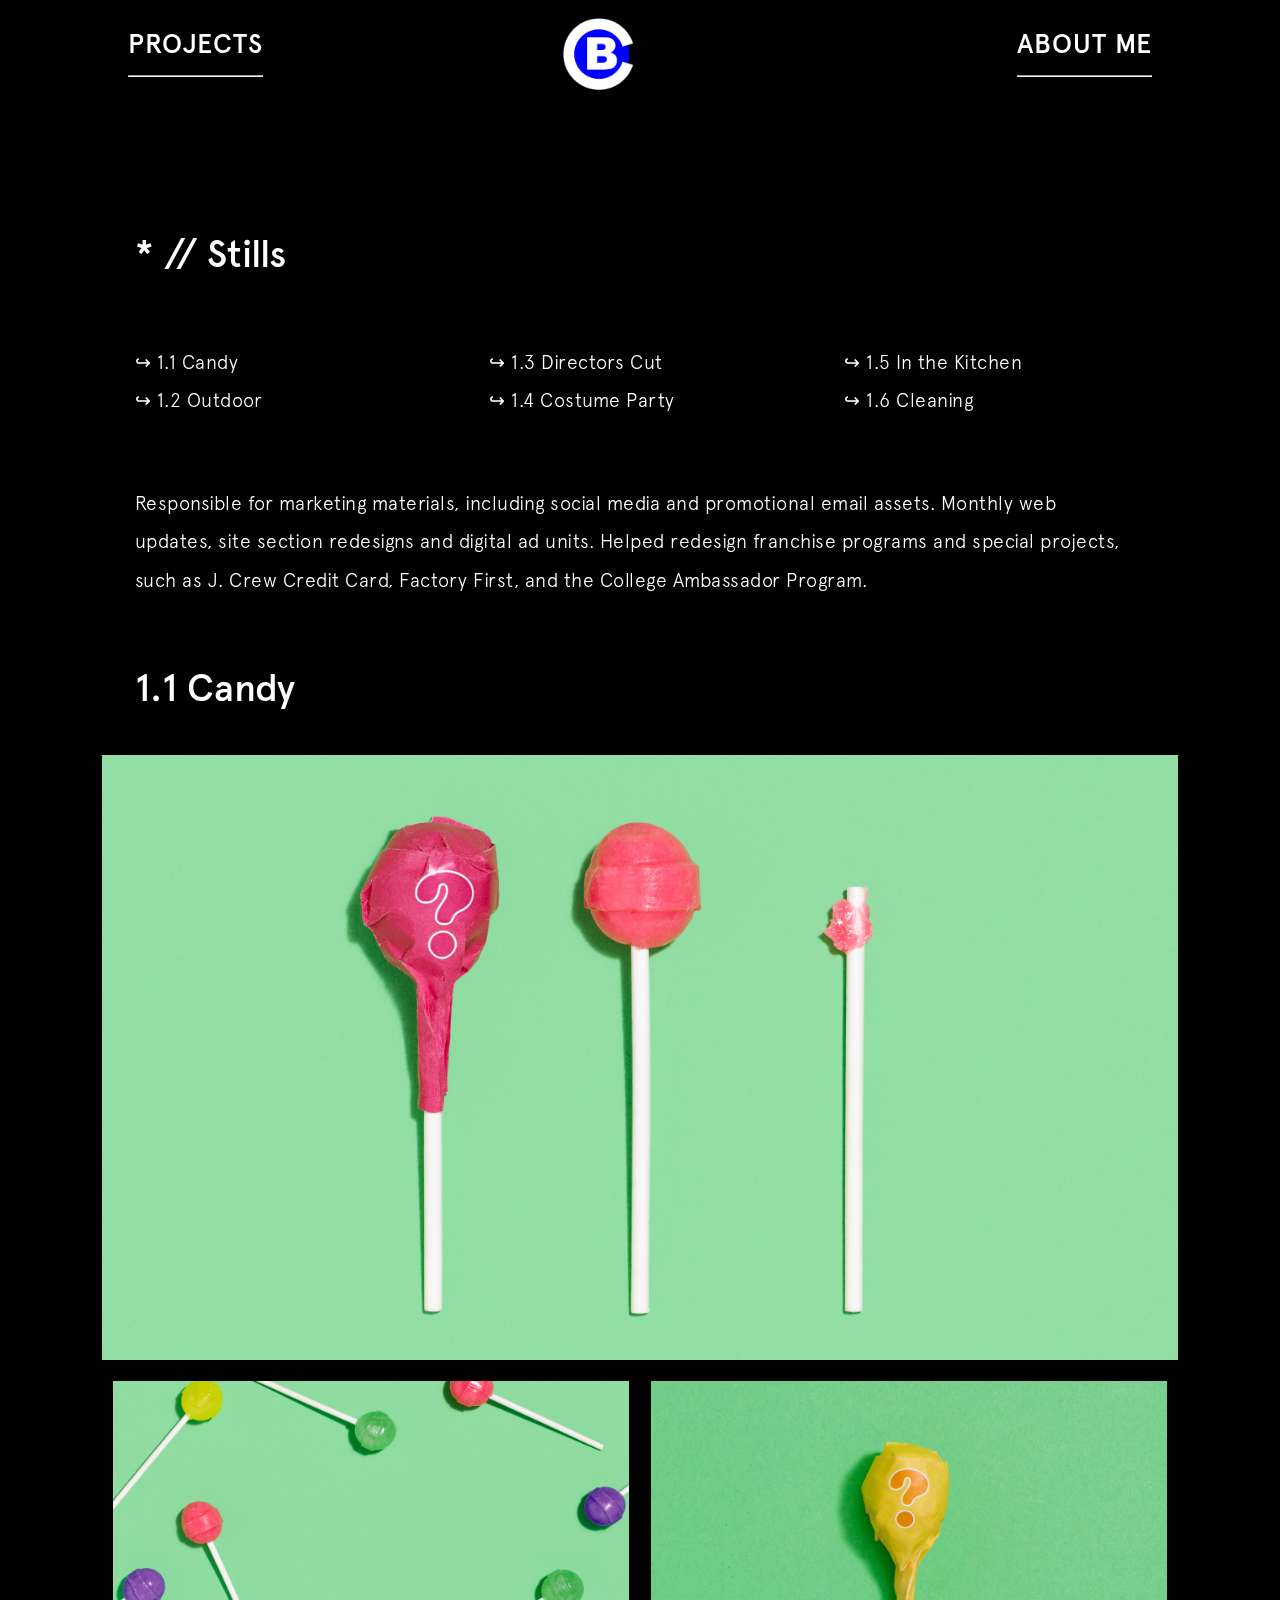
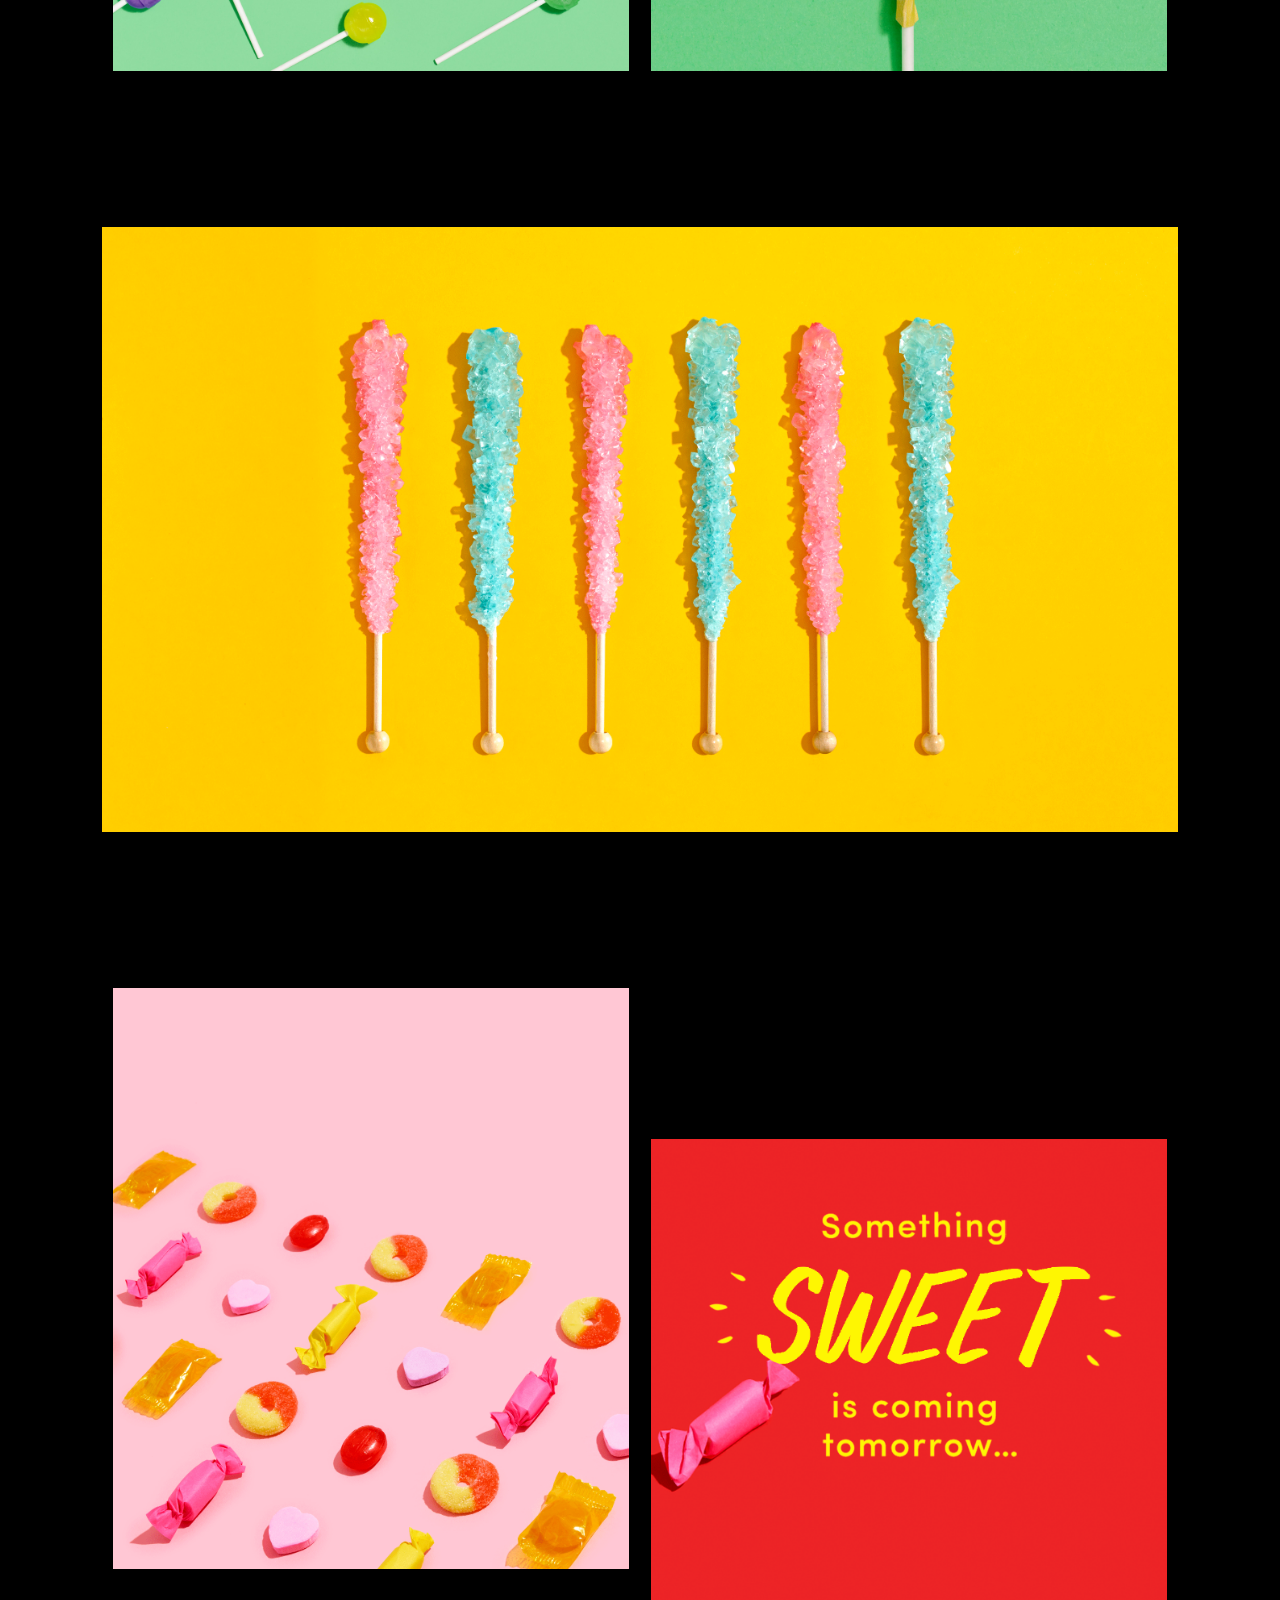
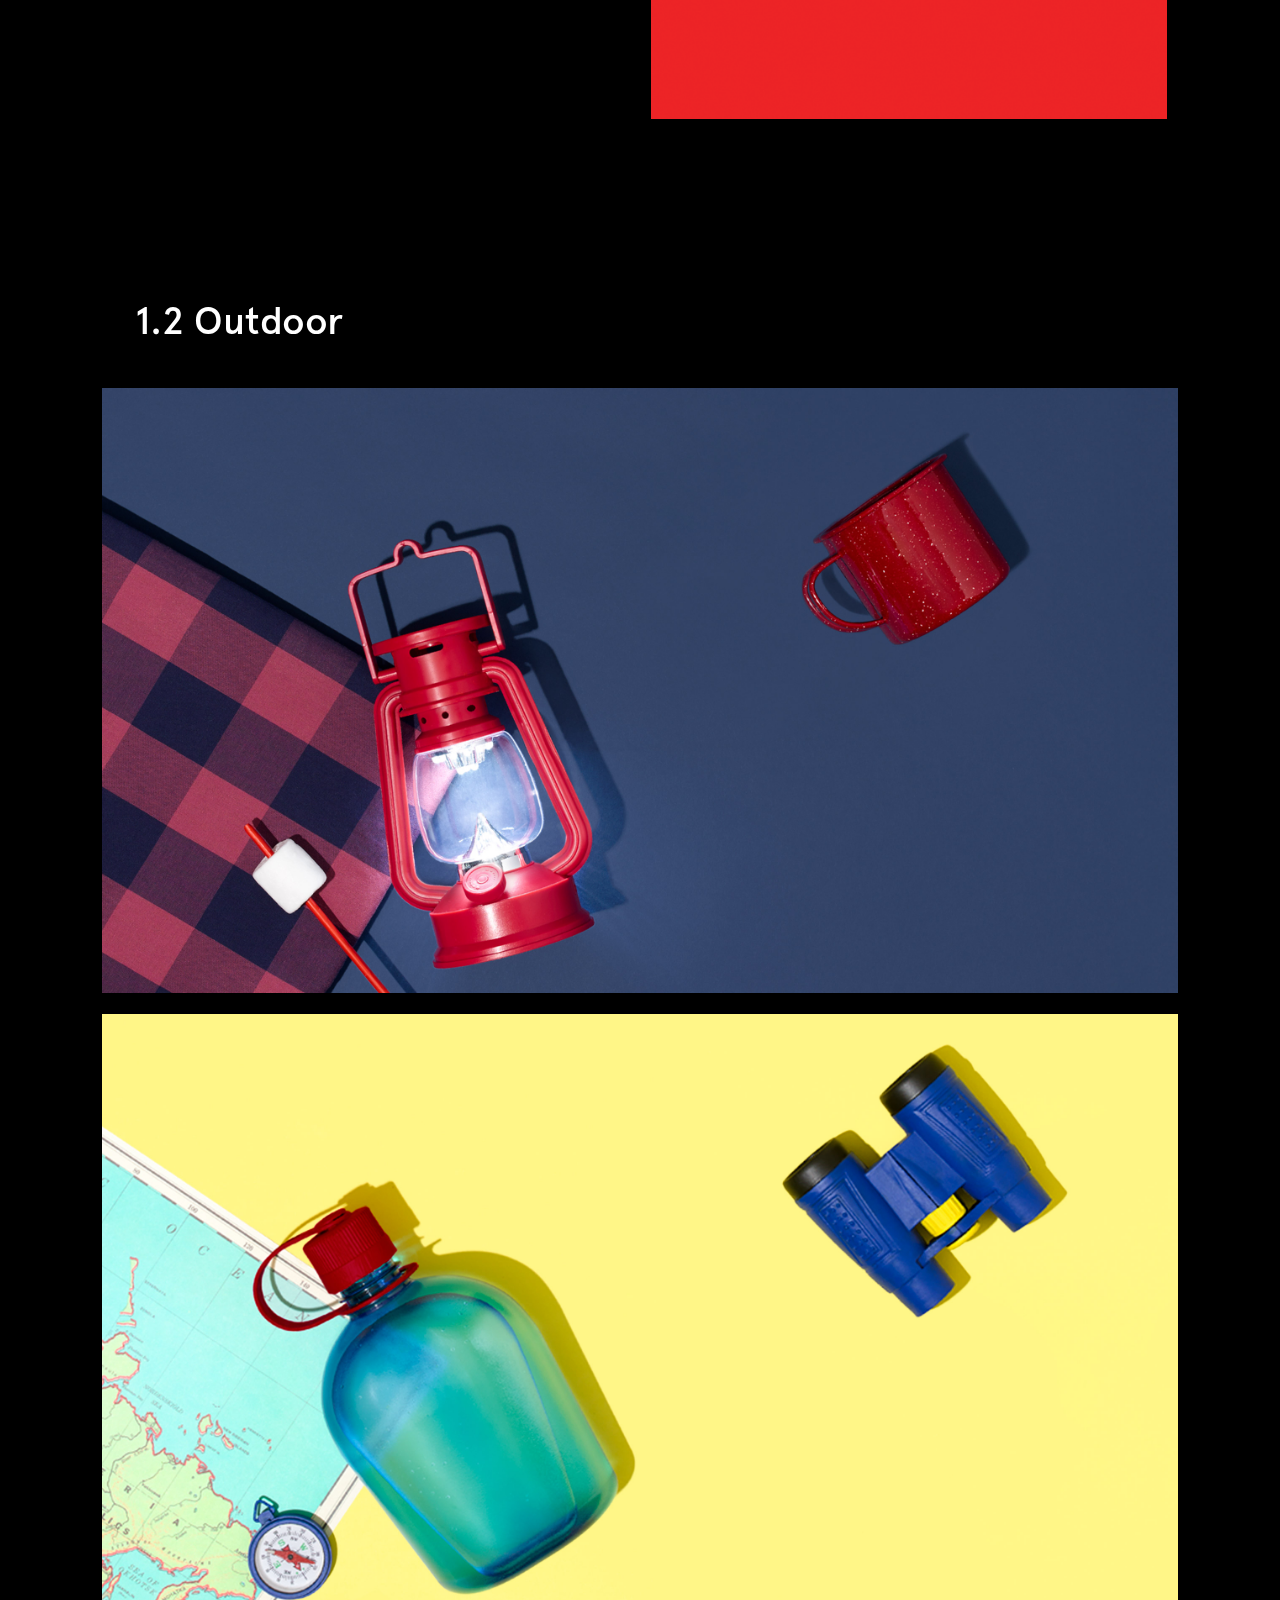
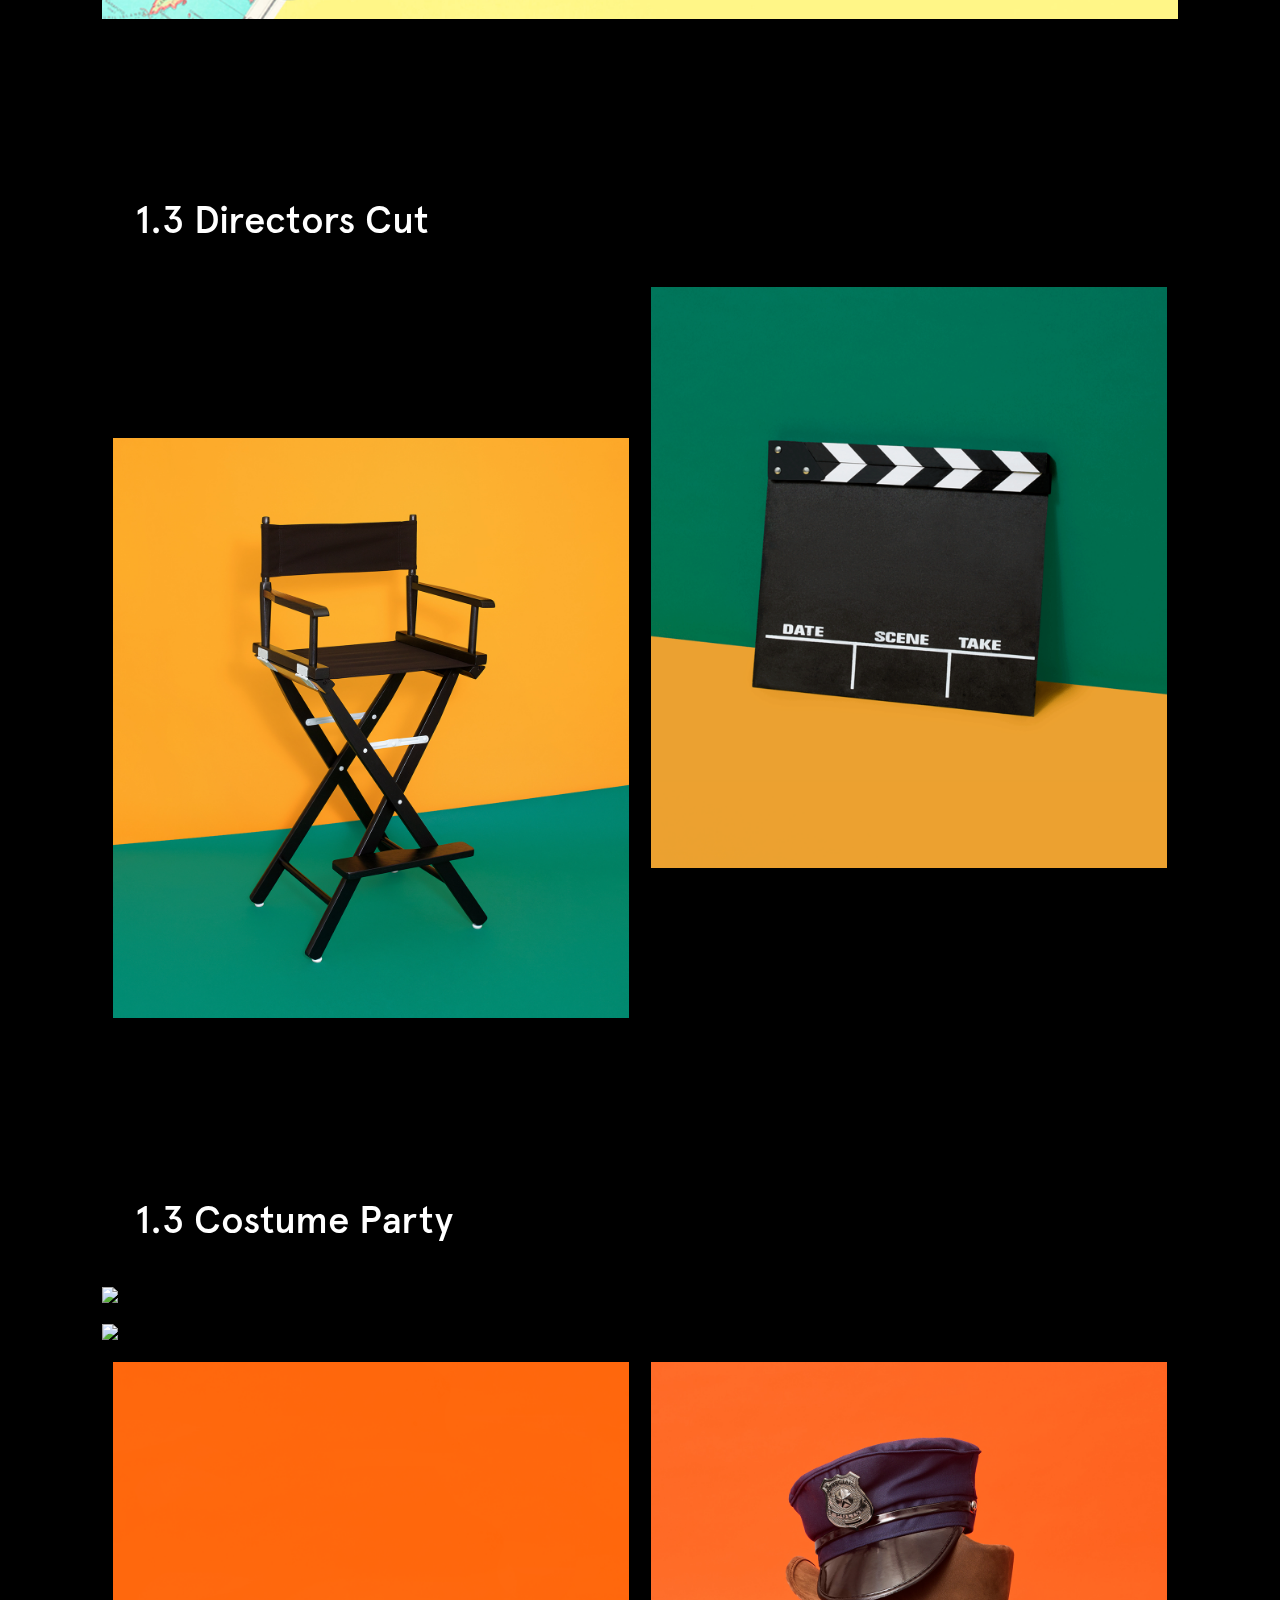
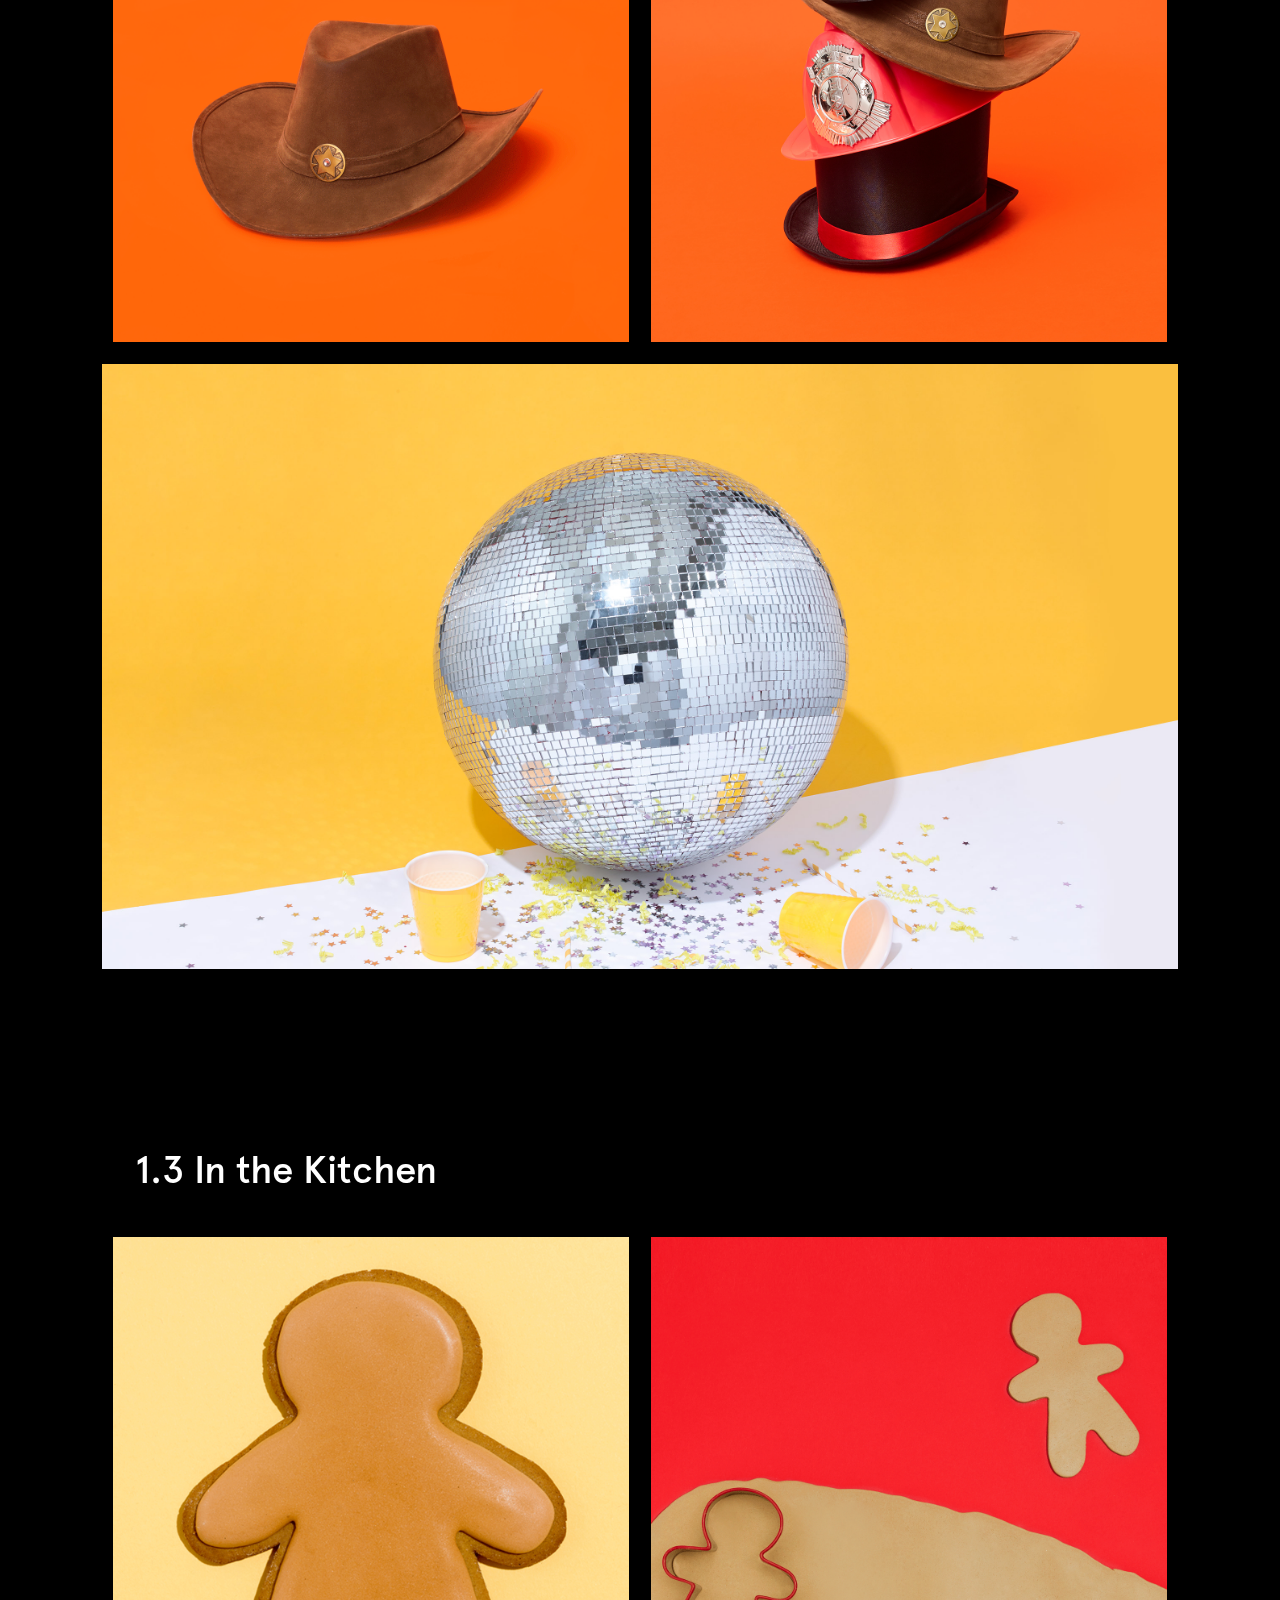
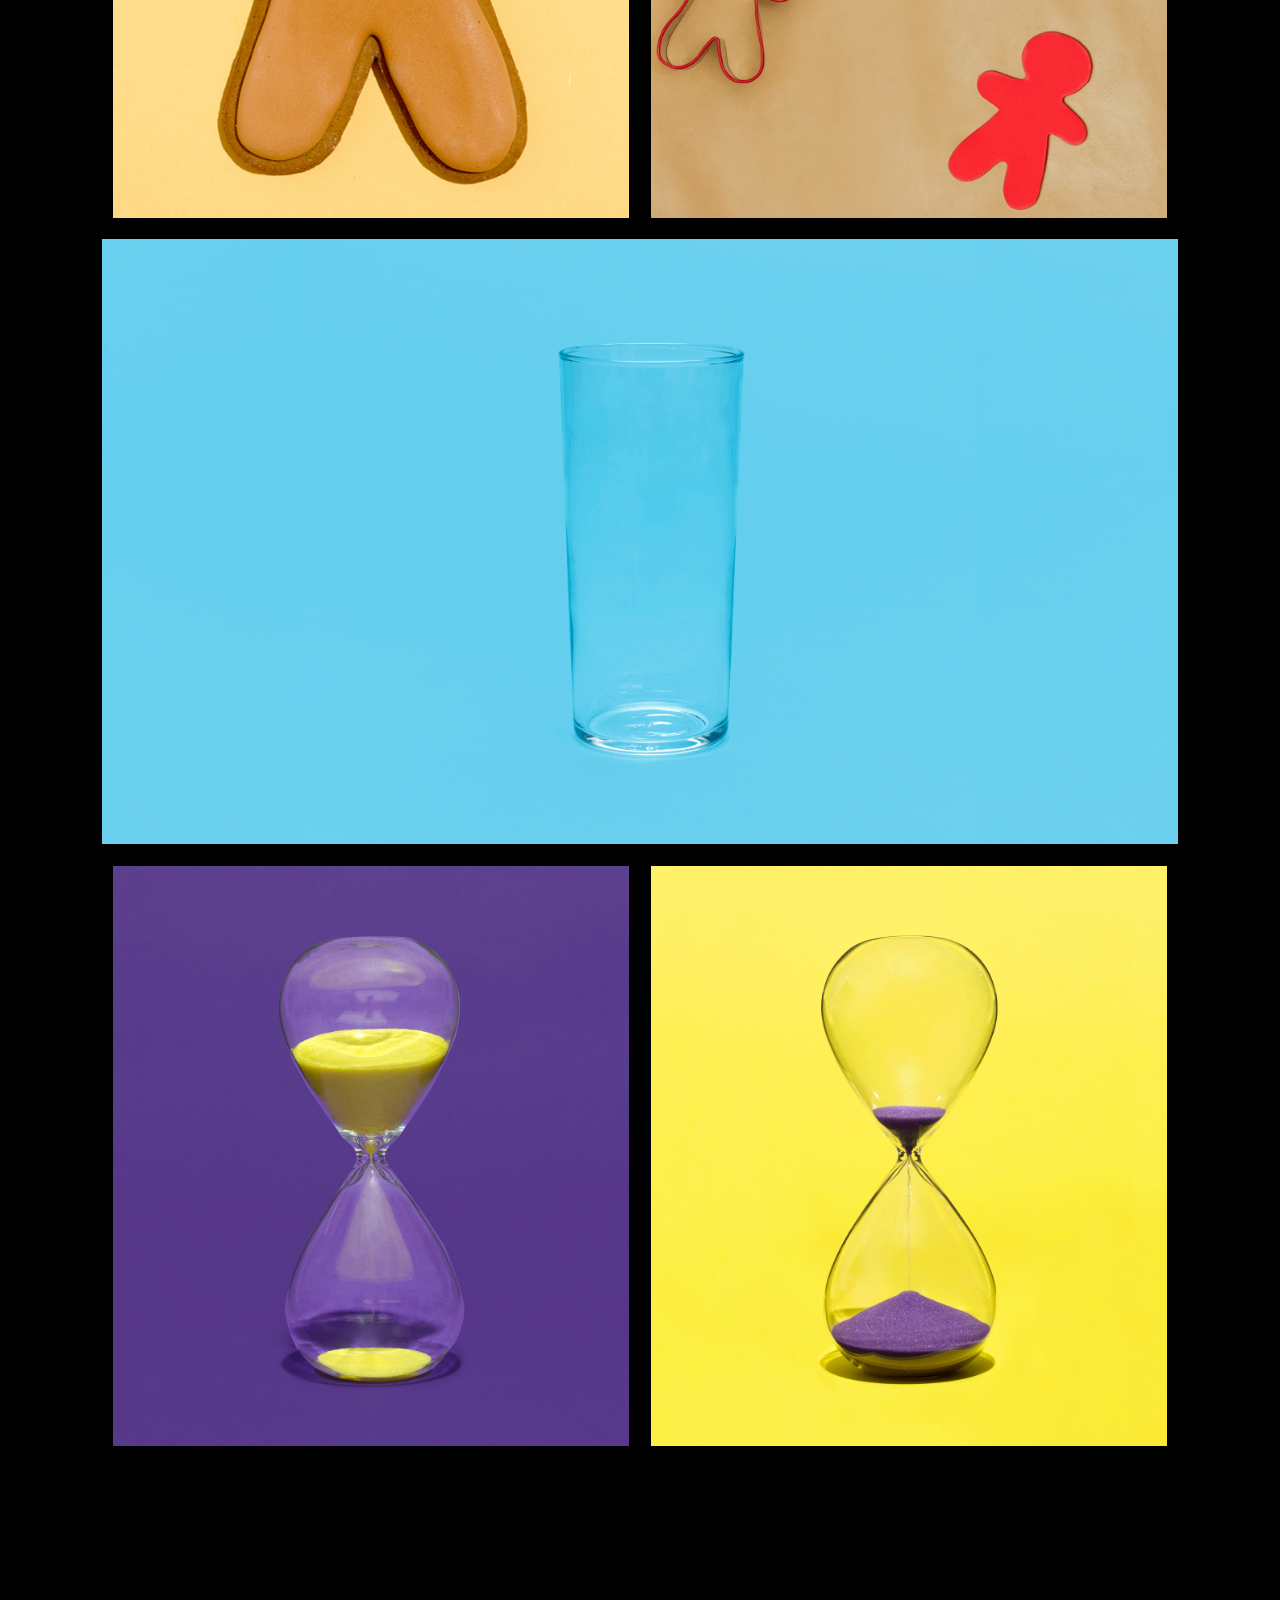
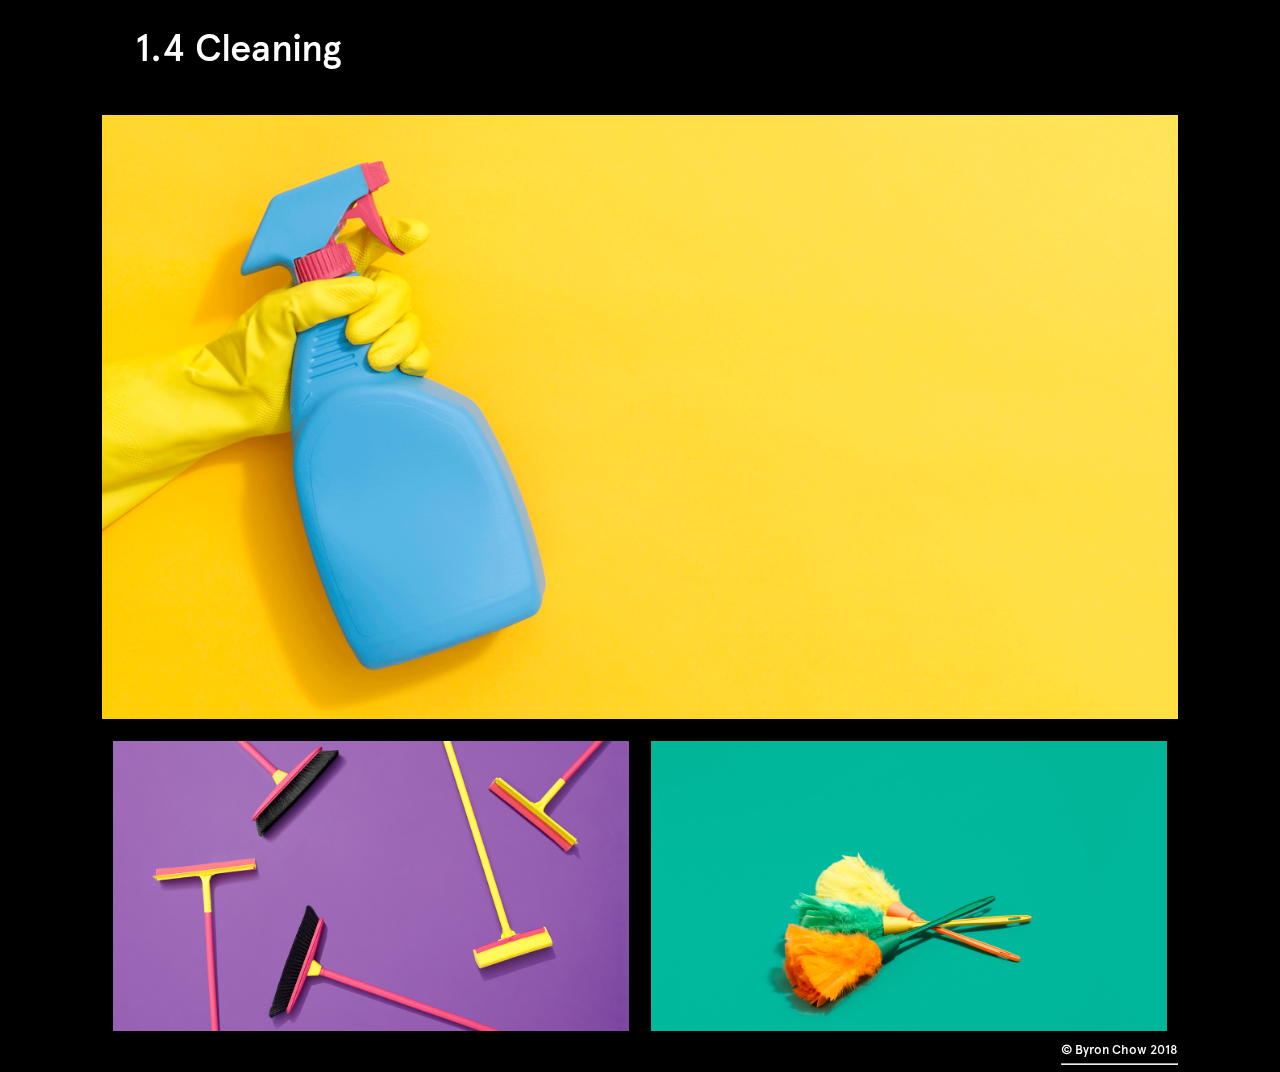
==== 01_stills.html @ 9bdeacf5 "launch" ====
<!DOCTYPE html>
<html>
<head>
<link rel="stylesheet" type="text/css" href="main.css">
<script src="https://ajax.googleapis.com/ajax/libs/jquery/3.3.1/jquery.min.js"></script>
<link rel="icon" href="z_assets/1_icon/logos/bluelogo2.png">
<title>Byron Chow Portfolio</title>


<style>


</style>

</head>
<body>

<div class="nav">

<div class="about"><a href="index.html">PROJECTS<hr></a></div>
<div class="contact"><a href="00_about.html">ABOUT ME<hr></a></div>

<div class ="logo"><a href="index.html"><img class="logo" src="z_assets/1_icon/logos/whitelogo.png"></img></div></a>
</div>


  <div id="bio">
    Byron Chow is a designer born and raised in New York City.
    Fueled by his interests in street culture and brand identity.
  </div>

<div class="content">


  <div class="text">
  <div class="title">* // Stills </div>

  <div class="toc">
↪ <a href="#01"> 1.1 Candy </a><br>
↪ <a href="#02"> 1.2 Outdoor </a><br>

</div>

<div class="toc">
↪ <a href="#03"> 1.3 Directors Cut </a><br>
↪ <a href="#04"> 1.4 Costume Party </a>
</div>

<div class="toc">
↪ <a href="#05"> 1.5 In the Kitchen </a><br>
↪ <a href="#06"> 1.6 Cleaning </a>
</div>

<br>
  <div class="brief">
    Responsible for marketing materials,
    including social media and promotional email assets.
    Monthly web updates, site section redesigns and digital ad units.
    Helped redesign franchise programs and special projects,
    such as J. Crew Credit Card, Factory First, and the College Ambassador Program.</div>

  </div>

  <div class="text"><div class="title" id="01">1.1 Candy</div></div>


<img class="coverimage" src="z_assets/2_design/01_stills/full07_03.jpg"></img>
<img class="half" src="z_assets/2_design/01_stills/full07_02.jpg"></img>
<img class="half" src="z_assets/2_design/01_stills/full07_01.gif"></img>
<div class="break"> </div>
<img class="coverimage" src="z_assets/2_design/01_stills/full03.gif"></img>
<div class="break"> </div>
<img class="half" src="z_assets/2_design/01_stills/full15_01.gif"></img>
<img class="half2" src="z_assets/2_design/01_stills/full15_02.gif"></img>
<div class="break"> </div>


<div class="text" ><div class="title" id="02">1.2 Outdoor</div></div>

<img class="coverimage" src="z_assets/2_design/01_stills/full01_01.jpg"></img>
<img class="coverimage" src="z_assets/2_design/01_stills/full01_02.jpg"></img>
<div class="break"> </div>


<div class="text" ><div class="title" id="03">1.3 Directors Cut</div></div>

<img class="half2" src="z_assets/2_design/01_stills/full06_02.jpg"></img>
<img class="half" src="z_assets/2_design/01_stills/full06_01.gif"></img>
<div class="break"> </div>


<div class="text"><div class="title" id="04">1.3 Costume Party</div></div>

<img class="coverimage" src="z_assets/2_design/01_stills/full09_01.gif"></img>
<img class="coverimage" src="z_assets/2_design/01_stills/full10.gif"></img>
<img class="half" src="z_assets/2_design/01_stills/full11_01.gif"></img>
<img class="half" src="z_assets/2_design/01_stills/full11_02.jpg"></img>
<img class="coverimage" src="z_assets/2_design/01_stills/full09_02.jpg"></img>
<div class="break"> </div>

<div class="text"><div class="title" id="05">1.3 In the Kitchen</div></div>

<img class="half" src="z_assets/2_design/01_stills/full13_02.gif"></img>
<img class="half" src="z_assets/2_design/01_stills/full13_01.gif"></img>
<img class="coverimage" src="z_assets/2_design/01_stills/full05.gif"></img>
<img class="half" src="z_assets/2_design/01_stills/full12_01.gif"></img>
<img class="half" src="z_assets/2_design/01_stills/full12_02.gif"></img>
<div class="break"> </div>


<div class="text"><div class="title" id="06">1.4 Cleaning</div></div>

<img class="coverimage" src="z_assets/2_design/01_stills/full08_01.gif"></img>
<img class="half" src="z_assets/2_design/01_stills/full08_02.jpg"></img>
<img class="half" src="z_assets/2_design/01_stills/full08_03.jpg"></img>


  <div class="project09">© Byron Chow 2018<hr></div>
</div>

<script src="script.js"></script>
</body>
</html>
---- main.css ----
@font-face {font-family: Apercu; src: url(z_font/apercu.otf);}
@font-face {font-family: Apercumono; src: url(z_font/apercumono.otf);}
@font-face {font-family: Aperculight; src: url(z_font/aperculight.otf);}

body, html {background: #000; color: #fff; }


  #bio {
  font-family: 'apercumono', Helvetica, sans-serif;
  font-weight: 500;
  top: 20vh;
  font-size: 1.5vw;
  display: flex;
  align-items: center;
  justify-content: center;
  margin: 20%;
  line-height: 3.5vw;
  position: fixed;
  opacity:.7;
  z-index:-1;}

  .nav{
    background-color: black;
    list-style: none;
    color: #fff;
    text-align: center;
    position:fixed;
    width:100%;
    height: 12vh;
    top:0%;
    left:0%;
    z-index: 200;
  }

.about{
  position:fixed;
  left: 10%;
  top: 3vh;
  font-size: 3vh;
  letter-spacing: 1px;
  font-family: 'Apercu', Helvetica, sans-serif;
}

a:link {color: white; text-decoration: none;}
a:hover {color: gold ; text-decoration: underline wavy blue;}

.contact{
  position:fixed;
  right: 10%;
  top: 3vh;
  font-size: 3vh;
  letter-spacing: 1px;
  font-family: 'Apercu', Helvetica, sans-serif;
}

.logo img{
  position:fixed;
  width:8vh;
  top:2vh;
  left:44vw;
  -webkit-transition: -webkit-transform 2s ease-in-out;
        transition:         transform 2s ease-in-out;

}
.logo img:hover{
  -webkit-transform: rotate(360deg);
          transform: rotate(360deg);
}


.text{
  background-color: black;
  width:100%;
  height:100%;
  padding: 0px;
  font-family: 'Apercu', Helvetica, sans-serif;
  margin-bottom: 4vh;

}
.title{
  float:left;
  font-size: 3vw;
  width:100%;
  padding: 3%;
  background-color: black;
}
.brief{
font-size: 1.5vw;
line-height: 3vw;
letter-spacing: .5px;
padding: 3%;
font-family: 'Aperculight', Helvetica, sans-serif;
width:92%;
float:left;
background-color: black;
}

.toc{
font-size: 1.5vw;
line-height: 3vw;
letter-spacing: .5px;
padding: 3%;
font-family: 'Aperculight', Helvetica, sans-serif;
width:27%;
float:left;
background-color: black;
}

.content{
  position: absolute;
  width:84%;
  top:22vh;
  left:8%;
}
.coverimage{width:100%; float:left; padding: 1% 0%;}

.half{width:48%; float:left; padding: 1%;}

.half2{width:48%; float:left; padding: 15% 1% 1% 1%;}

.half3{width:28%; float:left; padding:1%;}

.half4{width:68%; float:left; padding: 15% 1% 1% 1%;}

.halfstag{
  width:80%;
  float:left;
  padding: 1%;
}

.break{height:3vh;
  float:left;
  padding:5%;
  width:100%;
}

.project09{
  float:right;
  background-color: none;
  font-size: 1vw;
  text-align: center;
  font-family: 'Apercu', Helvetica, sans-serif;

}

.imagesize{width:100%;}

.image-holder {
  height: 100%;
  width: 40%;
  position:relative;
}
.image-holder:before {
  content: "";
  display: block;
  position: absolute;
  top: 0;
  bottom: 0;
  left: 0;
  right: 0;
  background: rgba(0,0,255, 0.6);
  transition: all .3s linear;
}
.image-holder:hover:before {background: none;}
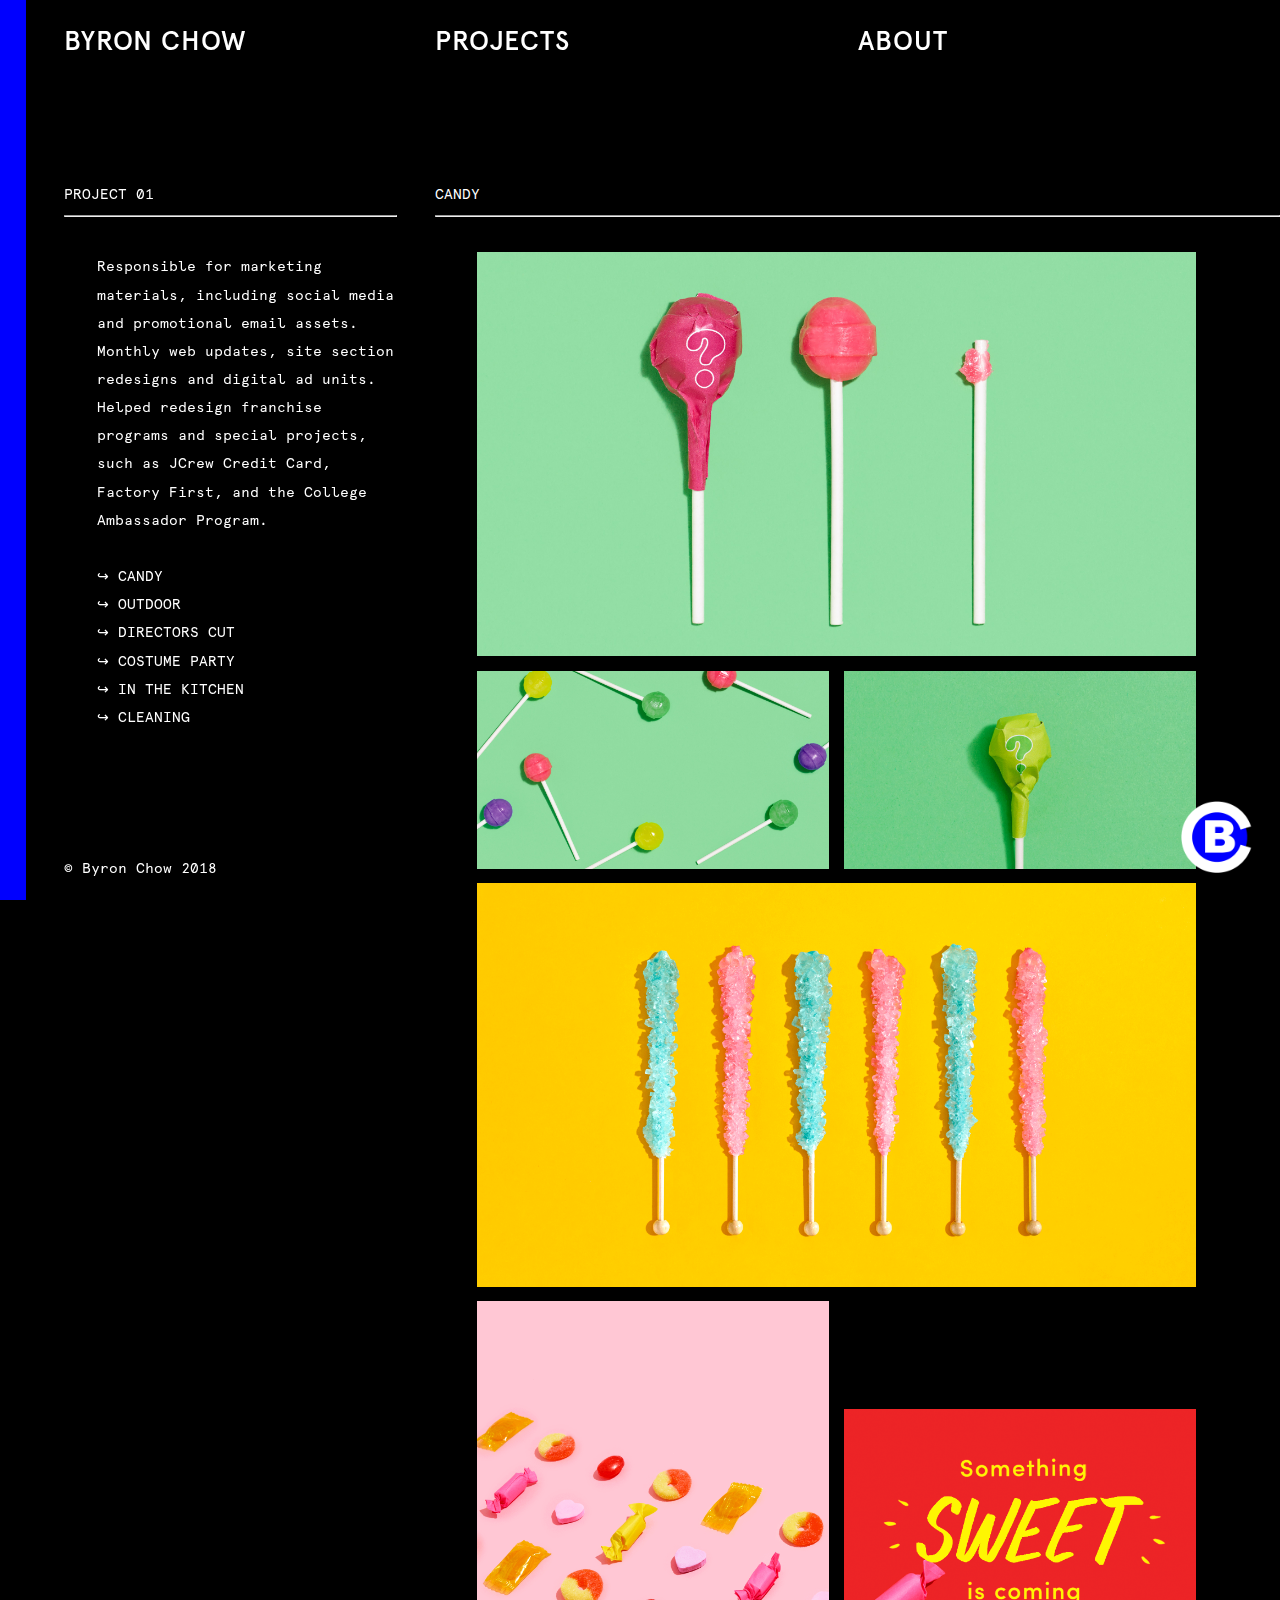
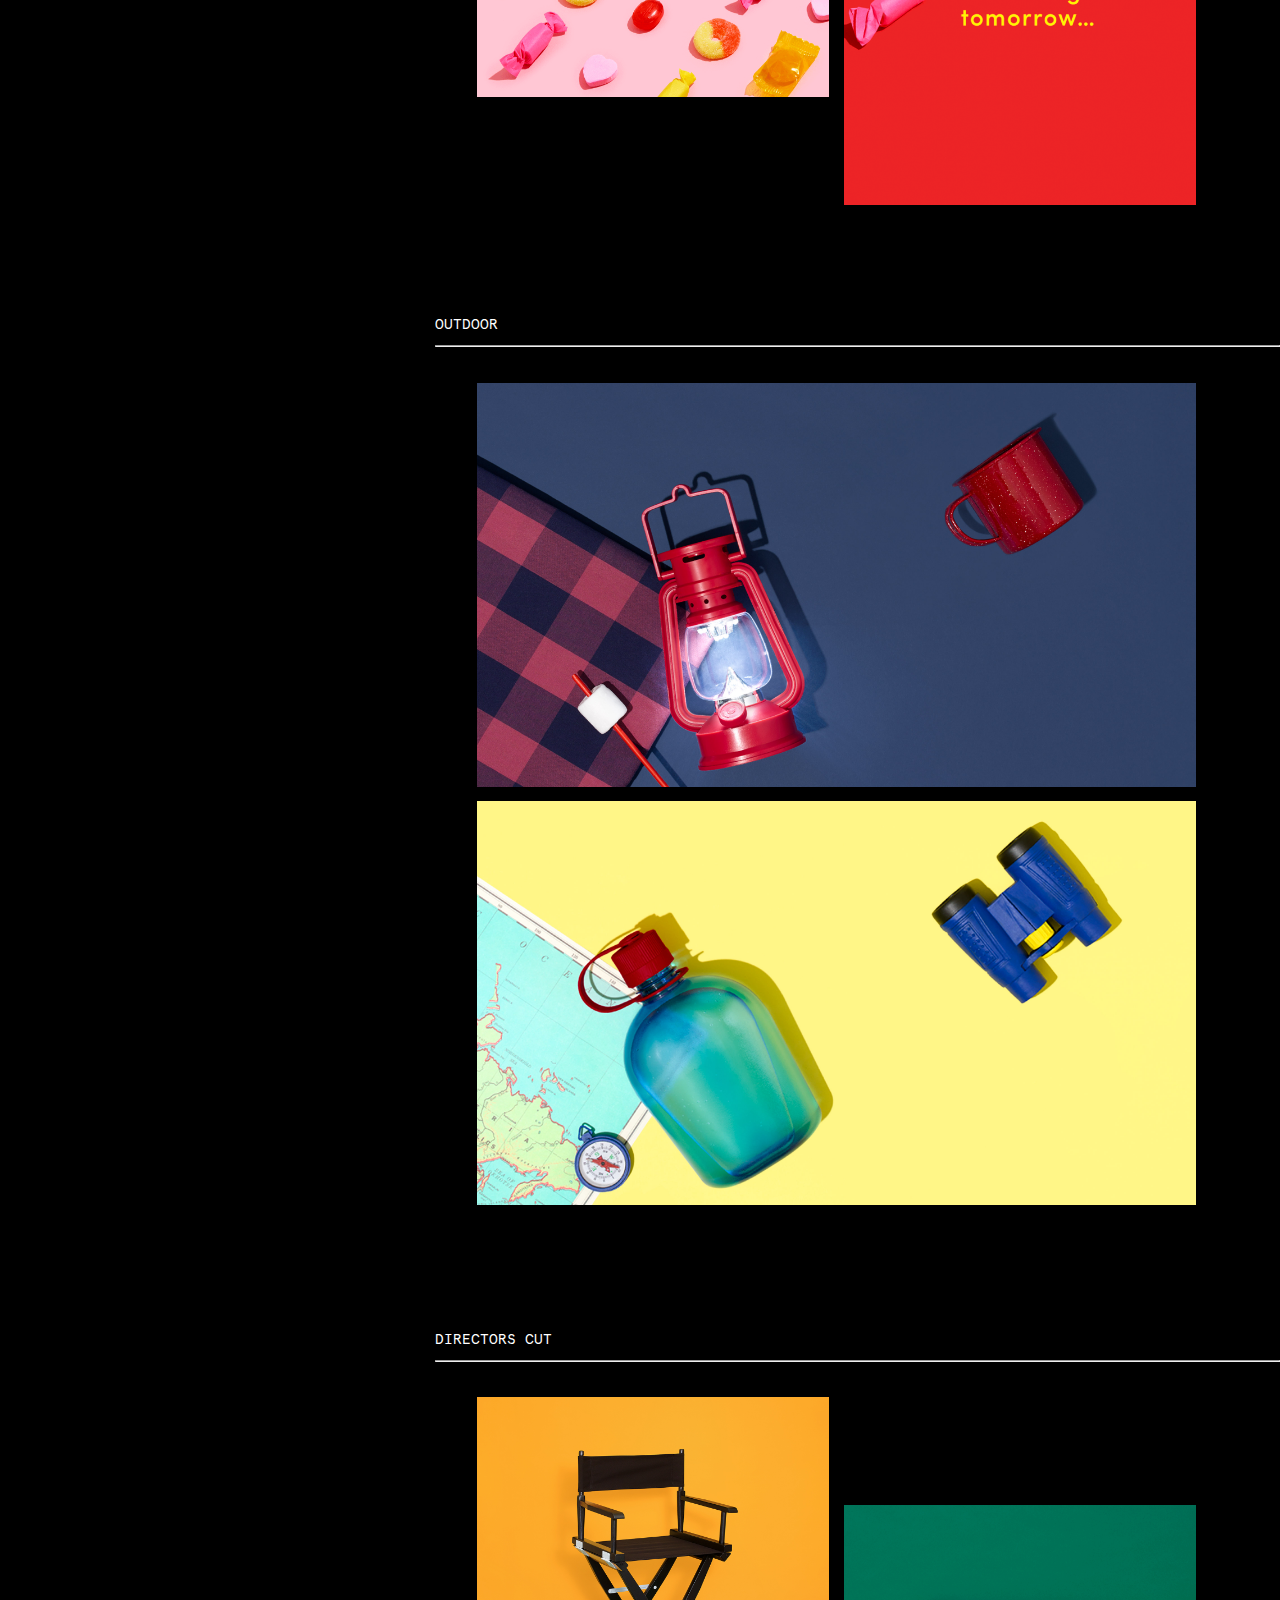
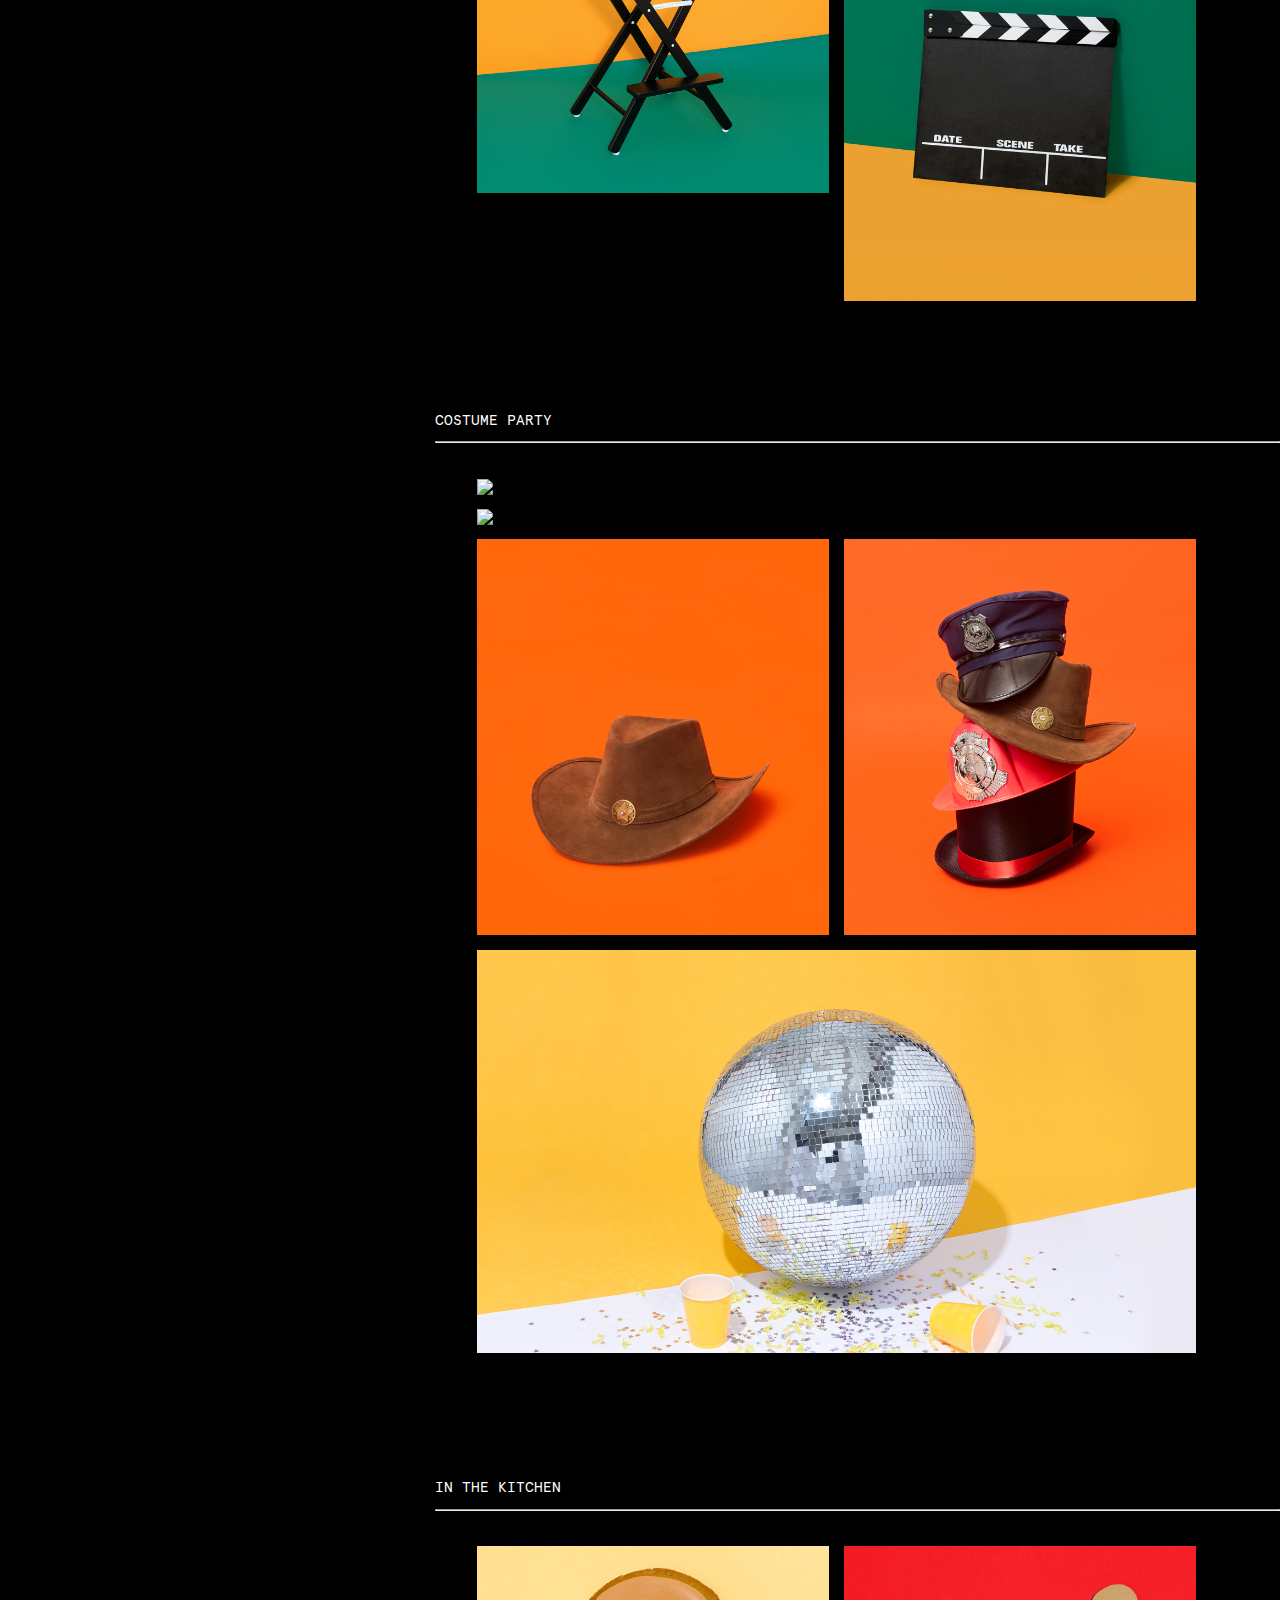
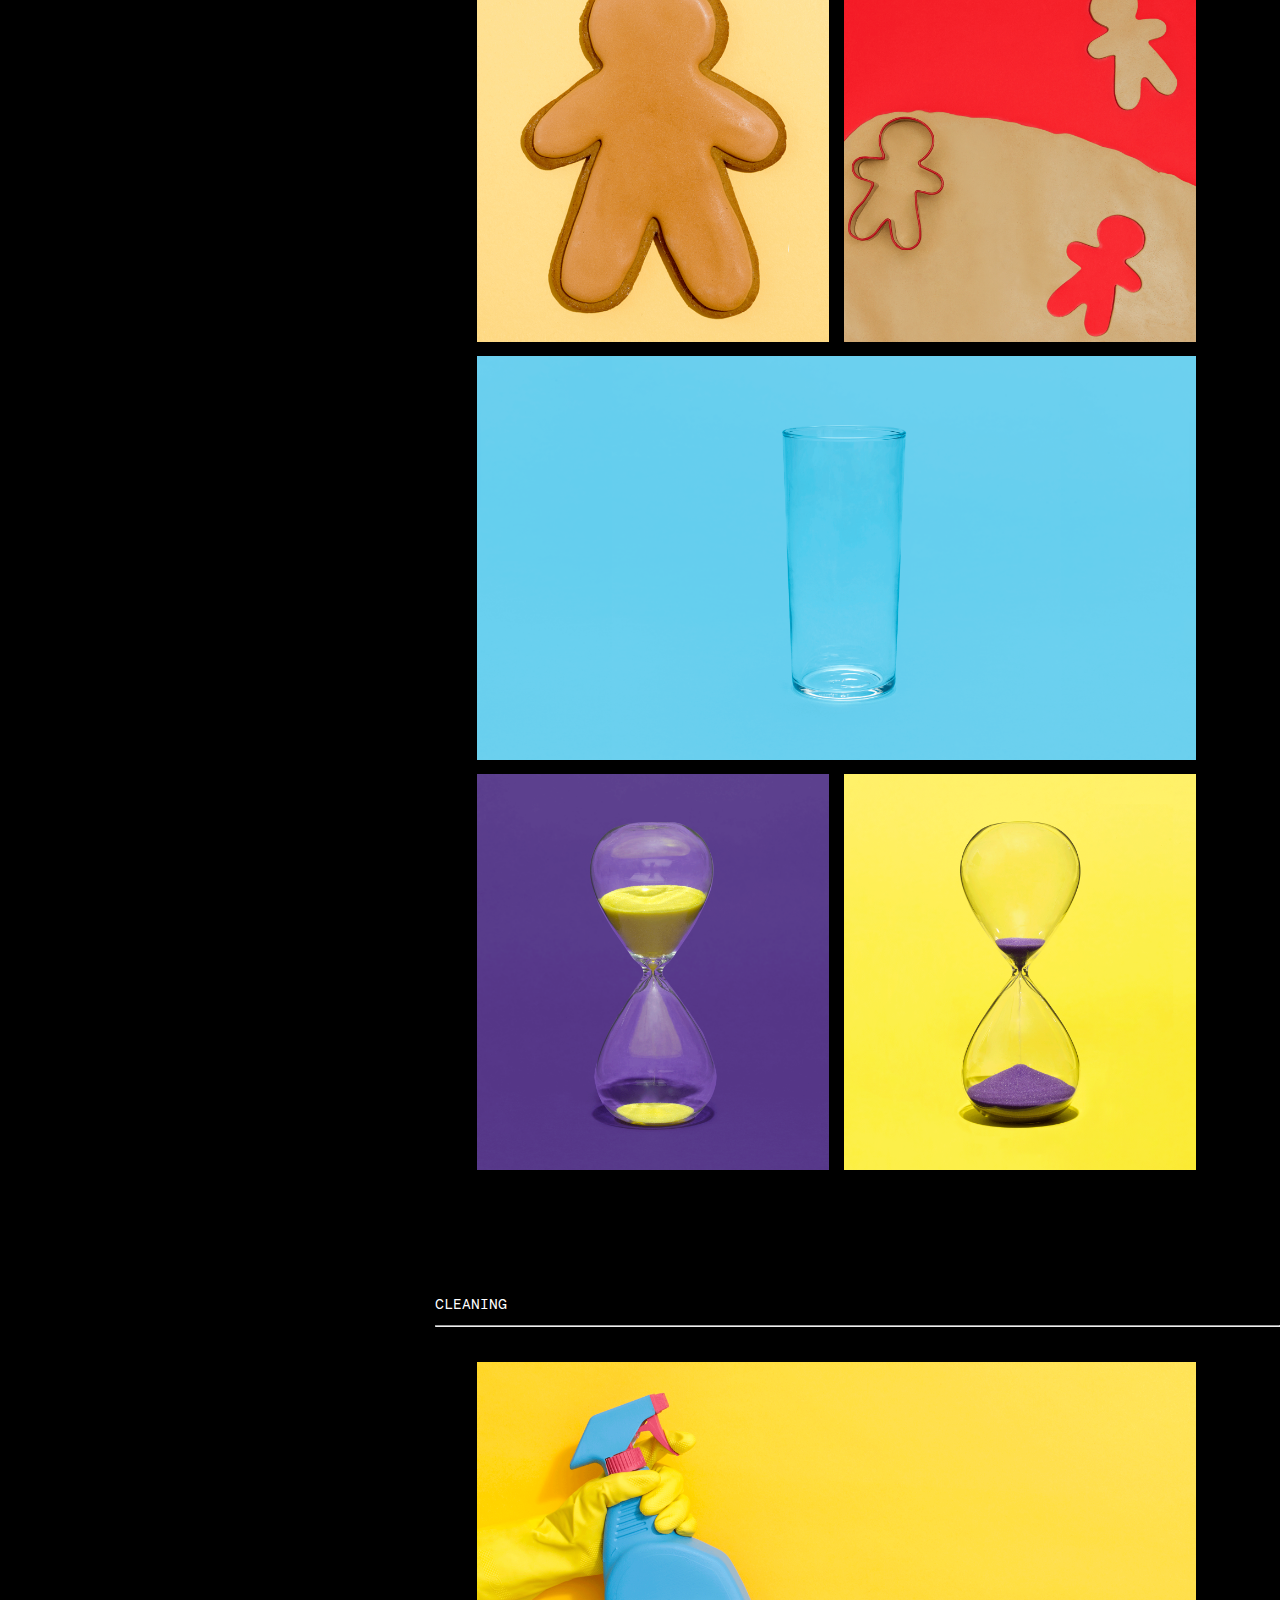
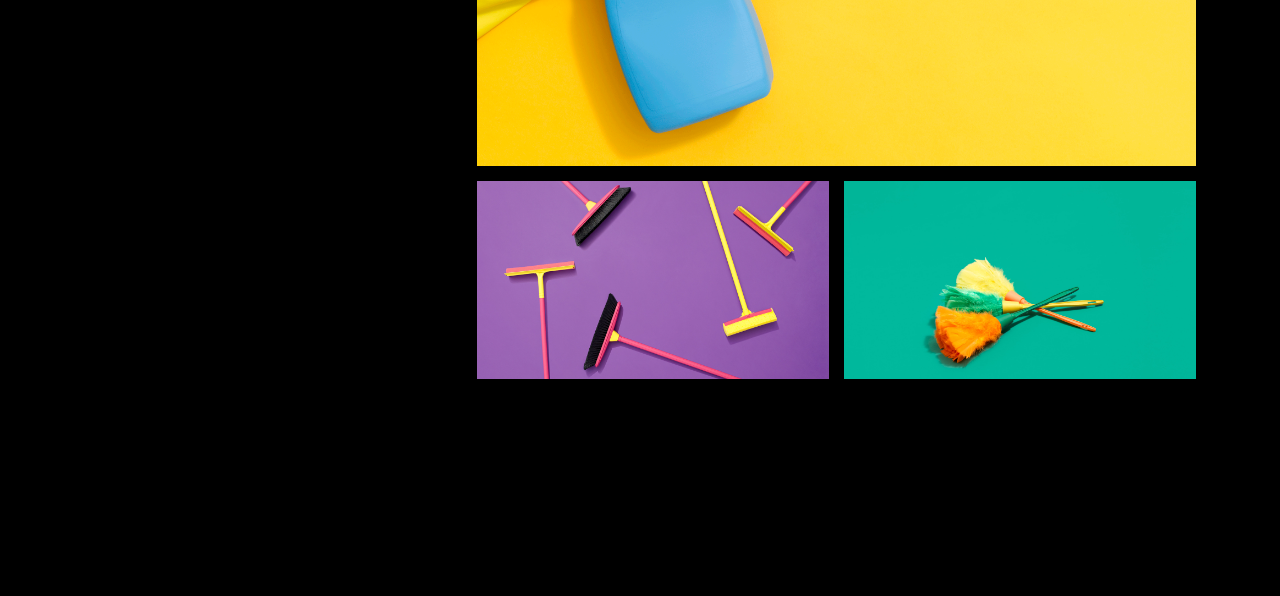
==== commit 1b5e5fd0: "reset" ====
--- a/01_stills.html
+++ b/01_stills.html
@@ -1,123 +1,131 @@
 <!DOCTYPE html>
 <html>
 <head>
+<link rel="icon" href="z_assets/1_icon/logos/bluelogo2.png">
+<title>Byron Chow Portfolio</title>
 <link rel="stylesheet" type="text/css" href="main.css">
 <script src="https://ajax.googleapis.com/ajax/libs/jquery/3.3.1/jquery.min.js"></script>
-<link rel="icon" href="z_assets/1_icon/logos/bluelogo2.png">
-<title>Byron Chow Portfolio</title>
 
 
 <style>
-
 
 </style>
 
 </head>
 <body>
 
+<div class="spin"><a href="index.html"><img class="logo" src="z_assets/1_icon/logos/whitelogo.png"></img></div></a>
+
 <div class="nav">
 
-<div class="about"><a href="index.html">PROJECTS<hr></a></div>
+<div class="navtype home"><a href="index.html">BYRON CHOW</a></div>
+
+<div class="navtype project"><a href="index.html">PROJECTS</a></div>
+
+<div class="navtype about"><a href="about.html">ABOUT</a></div>
+
+<!--
 <div class="contact"><a href="00_about.html">ABOUT ME<hr></a></div>
-
-<div class ="logo"><a href="index.html"><img class="logo" src="z_assets/1_icon/logos/whitelogo.png"></img></div></a>
+-->
 </div>
 
+<div class="copyright">© Byron Chow 2018</div>
+<div class="bar"> </div>
 
-  <div id="bio">
-    Byron Chow is a designer born and raised in New York City.
-    Fueled by his interests in street culture and brand identity.
-  </div>
+<div id="bio">PROJECT 01<hr>
+<div class="tab"><br>
+  Responsible for marketing materials,
+  including social media and promotional email assets.
+  Monthly web updates, site section redesigns and digital ad units.
+  Helped redesign franchise programs and special projects, such as JCrew Credit Card,
+  Factory First, and the College Ambassador Program.
+</div>
+
+<div class="tab"><br>
+↪ <a href="#01"> CANDY </a><br>
+↪ <a href="#02"> OUTDOOR </a><br>
+↪ <a href="#03"> DIRECTORS CUT </a><br>
+↪ <a href="#04"> COSTUME PARTY </a><br>
+↪ <a href="#05"> IN THE KITCHEN </a><br>
+↪ <a href="#06"> CLEANING </a>
+</div>
+</div>
 
 <div class="content">
 
-
-  <div class="text">
-  <div class="title">* // Stills </div>
-
-  <div class="toc">
-↪ <a href="#01"> 1.1 Candy </a><br>
-↪ <a href="#02"> 1.2 Outdoor </a><br>
-
+<div class="projecticonwrap" id="01">
+<div class="toc">CANDY <hr><br>
+<div class="imagepadding">
+  <img class="coverimage" src="z_assets/2_design/01_stills/full07_03.jpg"></img>
+  <img class="half" src="z_assets/2_design/01_stills/full07_02.jpg"></img>
+  <img class="half00" src="z_assets/2_design/01_stills/full07_01.gif"></img>
+  <img class="coverimage" src="z_assets/2_design/01_stills/full03.gif"></img>
+  <img class="half" src="z_assets/2_design/01_stills/full15_01.gif"></img>
+  <img class="half2" src="z_assets/2_design/01_stills/full15_02.gif"></img>
+  <div class="break"> </div>
+</div>
+</div>
 </div>
 
-<div class="toc">
-↪ <a href="#03"> 1.3 Directors Cut </a><br>
-↪ <a href="#04"> 1.4 Costume Party </a>
+<div class="projecticonwrap" id="02">
+<div class="toc">OUTDOOR <hr><br>
+<div class="imagepadding">
+  <img class="coverimage" src="z_assets/2_design/01_stills/full01_01.jpg"></img>
+  <img class="coverimage" src="z_assets/2_design/01_stills/full01_02.jpg"></img>
+  <div class="break"> </div>
+</div>
+</div>
 </div>
 
-<div class="toc">
-↪ <a href="#05"> 1.5 In the Kitchen </a><br>
-↪ <a href="#06"> 1.6 Cleaning </a>
+<div class="projecticonwrap" id="03">
+<div class="toc">DIRECTORS CUT <hr> <br>
+<div class="imagepadding">
+  <img class="half" src="z_assets/2_design/01_stills/full06_02.jpg"></img>
+  <img class="half2" src="z_assets/2_design/01_stills/full06_01.gif"></img>
+  <div class="break"> </div>
+</div>
+</div>
 </div>
 
-<br>
-  <div class="brief">
-    Responsible for marketing materials,
-    including social media and promotional email assets.
-    Monthly web updates, site section redesigns and digital ad units.
-    Helped redesign franchise programs and special projects,
-    such as J. Crew Credit Card, Factory First, and the College Ambassador Program.</div>
+<div class="projecticonwrap" id="04">
+<div class="toc">COSTUME PARTY <hr><br>
+<div class="imagepadding">
+  <img class="coverimage" src="z_assets/2_design/01_stills/full09_01.gif"></img>
+  <img class="coverimage" src="z_assets/2_design/01_stills/full10.gif"></img>
+  <img class="half" src="z_assets/2_design/01_stills/full11_01.gif"></img>
+  <img class="half00" src="z_assets/2_design/01_stills/full11_02.jpg"></img>
+  <img class="coverimage" src="z_assets/2_design/01_stills/full09_02.jpg"></img>
+  <div class="break"> </div>
+</div>
+</div>
+</div>
 
-  </div>
+<div class="projecticonwrap" id="05">
+<div class="toc">
+IN THE KITCHEN <hr><br>
+<div class="imagepadding">
+  <img class="half" src="z_assets/2_design/01_stills/full13_02.gif"></img>
+  <img class="half00" src="z_assets/2_design/01_stills/full13_01.gif"></img>
+  <img class="coverimage" src="z_assets/2_design/01_stills/full05.gif"></img>
+  <img class="half" src="z_assets/2_design/01_stills/full12_01.gif"></img>
+  <img class="half00" src="z_assets/2_design/01_stills/full12_02.gif"></img>
+  <div class="break"> </div>
+</div>
+</div>
+</div>
 
-  <div class="text"><div class="title" id="01">1.1 Candy</div></div>
+<div class="projecticonwrap" id="06">
+<div class="toc">CLEANING <hr><br>
+<div class="imagepadding">
+  <img class="coverimage" src="z_assets/2_design/01_stills/full08_01.gif"></img>
+  <img class="half" src="z_assets/2_design/01_stills/full08_02.jpg"></img>
+  <img class="half00" src="z_assets/2_design/01_stills/full08_03.jpg"></img>
+</div>
+</div>
+</div>
 
-
-<img class="coverimage" src="z_assets/2_design/01_stills/full07_03.jpg"></img>
-<img class="half" src="z_assets/2_design/01_stills/full07_02.jpg"></img>
-<img class="half" src="z_assets/2_design/01_stills/full07_01.gif"></img>
 <div class="break"> </div>
-<img class="coverimage" src="z_assets/2_design/01_stills/full03.gif"></img>
-<div class="break"> </div>
-<img class="half" src="z_assets/2_design/01_stills/full15_01.gif"></img>
-<img class="half2" src="z_assets/2_design/01_stills/full15_02.gif"></img>
 <div class="break"> </div>
 
-
-<div class="text" ><div class="title" id="02">1.2 Outdoor</div></div>
-
-<img class="coverimage" src="z_assets/2_design/01_stills/full01_01.jpg"></img>
-<img class="coverimage" src="z_assets/2_design/01_stills/full01_02.jpg"></img>
-<div class="break"> </div>
-
-
-<div class="text" ><div class="title" id="03">1.3 Directors Cut</div></div>
-
-<img class="half2" src="z_assets/2_design/01_stills/full06_02.jpg"></img>
-<img class="half" src="z_assets/2_design/01_stills/full06_01.gif"></img>
-<div class="break"> </div>
-
-
-<div class="text"><div class="title" id="04">1.3 Costume Party</div></div>
-
-<img class="coverimage" src="z_assets/2_design/01_stills/full09_01.gif"></img>
-<img class="coverimage" src="z_assets/2_design/01_stills/full10.gif"></img>
-<img class="half" src="z_assets/2_design/01_stills/full11_01.gif"></img>
-<img class="half" src="z_assets/2_design/01_stills/full11_02.jpg"></img>
-<img class="coverimage" src="z_assets/2_design/01_stills/full09_02.jpg"></img>
-<div class="break"> </div>
-
-<div class="text"><div class="title" id="05">1.3 In the Kitchen</div></div>
-
-<img class="half" src="z_assets/2_design/01_stills/full13_02.gif"></img>
-<img class="half" src="z_assets/2_design/01_stills/full13_01.gif"></img>
-<img class="coverimage" src="z_assets/2_design/01_stills/full05.gif"></img>
-<img class="half" src="z_assets/2_design/01_stills/full12_01.gif"></img>
-<img class="half" src="z_assets/2_design/01_stills/full12_02.gif"></img>
-<div class="break"> </div>
-
-
-<div class="text"><div class="title" id="06">1.4 Cleaning</div></div>
-
-<img class="coverimage" src="z_assets/2_design/01_stills/full08_01.gif"></img>
-<img class="half" src="z_assets/2_design/01_stills/full08_02.jpg"></img>
-<img class="half" src="z_assets/2_design/01_stills/full08_03.jpg"></img>
-
-
-  <div class="project09">© Byron Chow 2018<hr></div>
-</div>
-
-<script src="script.js"></script>
 </body>
 </html>
--- a/main.css
+++ b/main.css
@@ -2,56 +2,78 @@
 @font-face {font-family: Apercumono; src: url(z_font/apercumono.otf);}
 @font-face {font-family: Aperculight; src: url(z_font/aperculight.otf);}
 
-body, html {background: #000; color: #fff; }
+body, html {background: #000; color: #fff;
+font-family: 'apercumono', Helvetica, sans-serif;
+font-size: 1.1vw;
+line-height: 2.2vw;
+}
 
 
-  #bio {
-  font-family: 'apercumono', Helvetica, sans-serif;
-  font-weight: 500;
-  top: 20vh;
-  font-size: 1.5vw;
-  display: flex;
-  align-items: center;
-  justify-content: center;
-  margin: 20%;
-  line-height: 3.5vw;
+  #bio {position: fixed; width: 26%; top: 20%; left: 5%}
+
+  a.greyfade{
+    opacity: 0.85;
+    filter: gray;
+    -webkit-filter: grayscale(1);}
+
+  a.greyfade:hover {
+    transition: .3s ease;
+    opacity: 1;
+    filter: none;
+    -webkit-filter: none;}
+
+.nav{
+  background-color: black;
+  list-style: none;
+  color: #fff;
+  position:fixed;
+  width:100%;
+  height: 15%;
+  top:0%;
+  left:0%;
+  z-index: 200;
+}
+
+a:link {color: white; text-decoration: none;}
+a:hover {color: gold}
+a:visited {color: white; text-decoration: none;}
+
+.home{left: 5%;}
+.project{left: 34%;}
+.about{left: 67%;}
+
+.icon{right: 2%;
+      bottom:2%;
+      position: fixed;}
+
+.smalllogo{width:8vh}
+
+
+.logo{
   position: fixed;
-  opacity:.7;
-  z-index:-1;}
+  bottom:3vh;
+  right: 3vh;
+  width:8vh;
+  z-index: 300;
+}
 
-  .nav{
-    background-color: black;
-    list-style: none;
-    color: #fff;
-    text-align: center;
-    position:fixed;
-    width:100%;
-    height: 12vh;
-    top:0%;
-    left:0%;
-    z-index: 200;
-  }
+.spin img{
+  -webkit-transition: -webkit-transform 2s ease-in-out;
+        transition:         transform 2s ease-in-out;
+}
+.spin img:hover{
+  -webkit-transform: rotate(360deg);
+          transform: rotate(360deg);
+}
 
-.about{
+.navtype {
   position:fixed;
-  left: 10%;
+  font-size: 3vh;
   top: 3vh;
-  font-size: 3vh;
   letter-spacing: 1px;
   font-family: 'Apercu', Helvetica, sans-serif;
 }
 
-a:link {color: white; text-decoration: none;}
-a:hover {color: gold ; text-decoration: underline wavy blue;}
-
-.contact{
-  position:fixed;
-  right: 10%;
-  top: 3vh;
-  font-size: 3vh;
-  letter-spacing: 1px;
-  font-family: 'Apercu', Helvetica, sans-serif;
-}
 
 .logo img{
   position:fixed;
@@ -69,96 +91,75 @@
 
 
 .text{
-  background-color: black;
   width:100%;
   height:100%;
-  padding: 0px;
-  font-family: 'Apercu', Helvetica, sans-serif;
   margin-bottom: 4vh;
-
-}
-.title{
-  float:left;
-  font-size: 3vw;
-  width:100%;
-  padding: 3%;
-  background-color: black;
-}
-.brief{
-font-size: 1.5vw;
-line-height: 3vw;
-letter-spacing: .5px;
-padding: 3%;
-font-family: 'Aperculight', Helvetica, sans-serif;
-width:92%;
-float:left;
-background-color: black;
 }
 
-.toc{
-font-size: 1.5vw;
-line-height: 3vw;
-letter-spacing: .5px;
-padding: 3%;
-font-family: 'Aperculight', Helvetica, sans-serif;
-width:27%;
-float:left;
-background-color: black;
+
+
+.coverimage{width:100%; float:left; padding: 0 0 2% 0%;}
+.half{width:49%; float:left; padding: 0 2% 2% 0;}
+.half00{width:49%; float:left; padding: 0 0 2% 0;}
+.half2{width:49%; float:left; padding: 15% 0% 0% 0%;}
+.half3{width:27%; float:left; padding: 0 2% 2% 0;}
+.half4{width:69%; float:left; padding: 0 0 2% 0;}
+.half5{width:27%; float:left; padding: 0 2% 2% 2%;}
+
+.half6{width:56.5%; float:left; padding: 0 0 2% 0;}
+.half7{width:41.5%; float:left; padding: 0 0 2% 2%;}
+
+.half8{width:56.5%; float:left; padding: 0 0 2% 2%;}
+.half9{width:41.5%; float:left; padding: 0 0 2% 0;}
+
+.imagepadding{padding: 0 10% 0 5%}
+
+.break{height:1%; float:left; padding:5%; width:100%;}
+
+.copyright{
+  position: fixed;
+  left:5%;
+  bottom: 2%;
+  background-color: none;
+  text-align: center;
 }
 
-.content{
-  position: absolute;
-  width:84%;
-  top:22vh;
-  left:8%;
-}
-.coverimage{width:100%; float:left; padding: 1% 0%;}
+.content{position: absolute; width:66%; right:0%; top:20%; overflow: hidden;}
+.projecticonwrap{width:100%; background-color: none; padding-bottom: 4%; float:left;}
+.imagesize{width:100%; float:left}
 
-.half{width:48%; float:left; padding: 1%;}
+.toc{width:27%; float:left; width:100%;}
 
-.half2{width:48%; float:left; padding: 15% 1% 1% 1%;}
-
-.half3{width:28%; float:left; padding:1%;}
-
-.half4{width:68%; float:left; padding: 15% 1% 1% 1%;}
-
-.halfstag{
-  width:80%;
-  float:left;
-  padding: 1%;
+.bar{
+height:100%;
+background-color: blue;
+width:2%;
+position: fixed;
+left:0%;
+top:0%;
+z-index:1000;
 }
 
-.break{height:3vh;
-  float:left;
-  padding:5%;
-  width:100%;
+.title{width:40%; float:left; padding: 0 5% 0 5%}
+
+.descriptor{width:40%; float:left;}
+
+.tab{padding: 0 0 0 10%;}
+
+.hiddenimg {display: none;}
+
+.hiddentxt {font-weight: bold;}
+
+.hiddentxt a {text-decoration: none;}
+
+.hiddenclick {
+  font-weight: bold;
+  text-decoration: none;
+  cursor: pointer;
 }
 
-.project09{
-  float:right;
-  background-color: none;
-  font-size: 1vw;
-  text-align: center;
-  font-family: 'Apercu', Helvetica, sans-serif;
+.hiddenclick a {text-decoration: none;}
 
-}
+.hiddenclick a:visited {text-decoration: none;}
 
-.imagesize{width:100%;}
-
-.image-holder {
-  height: 100%;
-  width: 40%;
-  position:relative;
-}
-.image-holder:before {
-  content: "";
-  display: block;
-  position: absolute;
-  top: 0;
-  bottom: 0;
-  left: 0;
-  right: 0;
-  background: rgba(0,0,255, 0.6);
-  transition: all .3s linear;
-}
-.image-holder:hover:before {background: none;}
+.hiddentxt:hover ~ .hiddenimg {display: block;}
